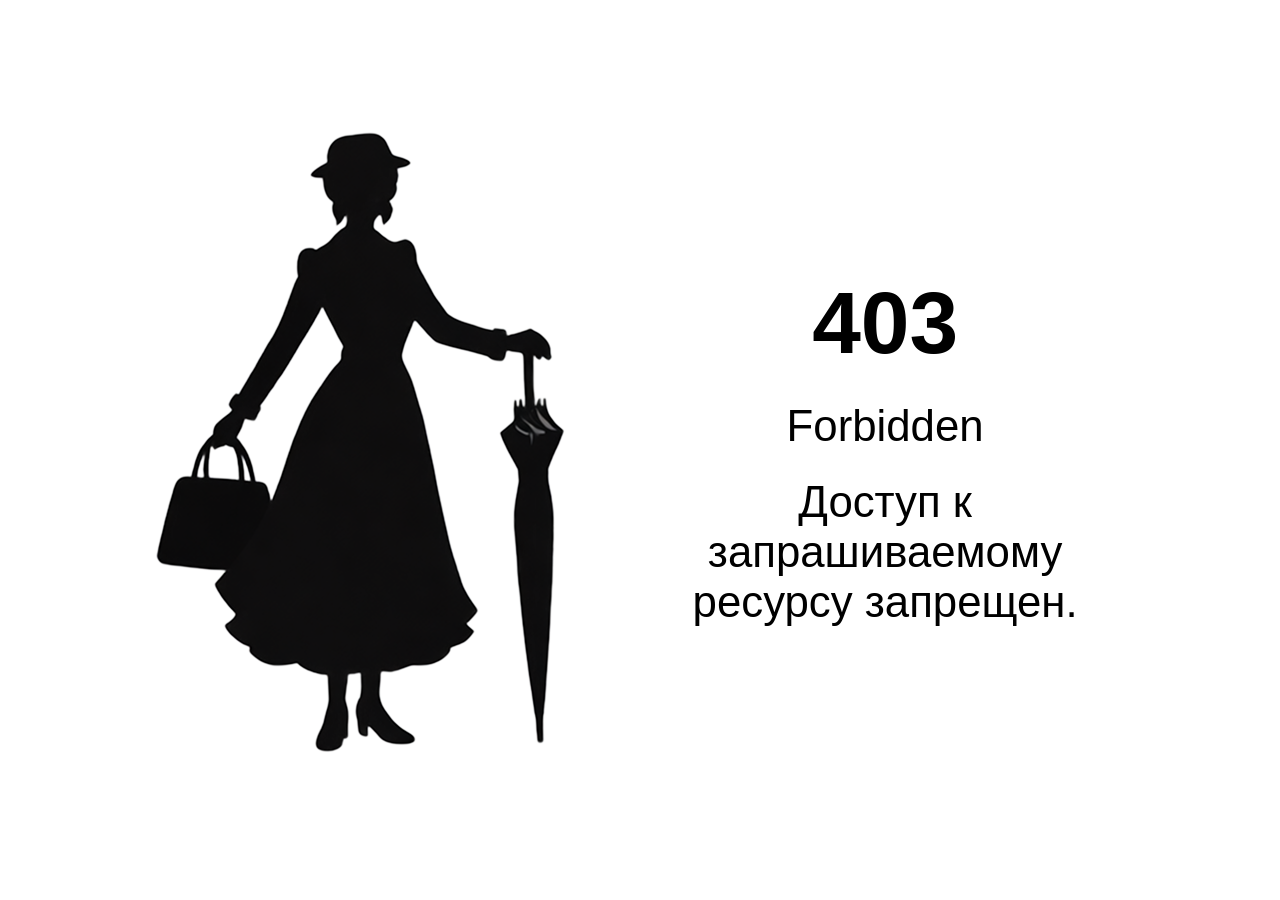
==== 403-error.html @ 94629dc1 "add: adaptive" ====
<!DOCTYPE html>
<html lang="ru">
<head>
    <meta charset="UTF-8">
    <title>Мерри Поппинс</title>
    <link rel="stylesheet" href="assets/css/imports.css">
</head>
<body>
    <section class="error">
        <img src="assets/images/error-image.png" alt="Картинка ошибки" class="error__image">
        <div class="error__text">
            <h2 class="error__title">403</h2>
            <p>Forbidden</p>
            <p>Доступ к запрашиваемому ресурсу запрещен.</p>
        </div>
    </section>
</body>
</html>
---- assets/css/imports.css ----
@import url("./base/style.css");
@import url("./base/header/header.css");
@import url("./base/footer/footer.css");
@import url("./base/event/event.css");
@import url("./base/offer/offer.css");
@import url("./index/index-imports.css");
@import url("./services/servicers-imports.css");
@import url("./news/news-imports.css");
@import url("./about-us/about-us-imports.css");
@import url("./reviews/reviews-imports.css");
@import url("./error/error-imports.css");
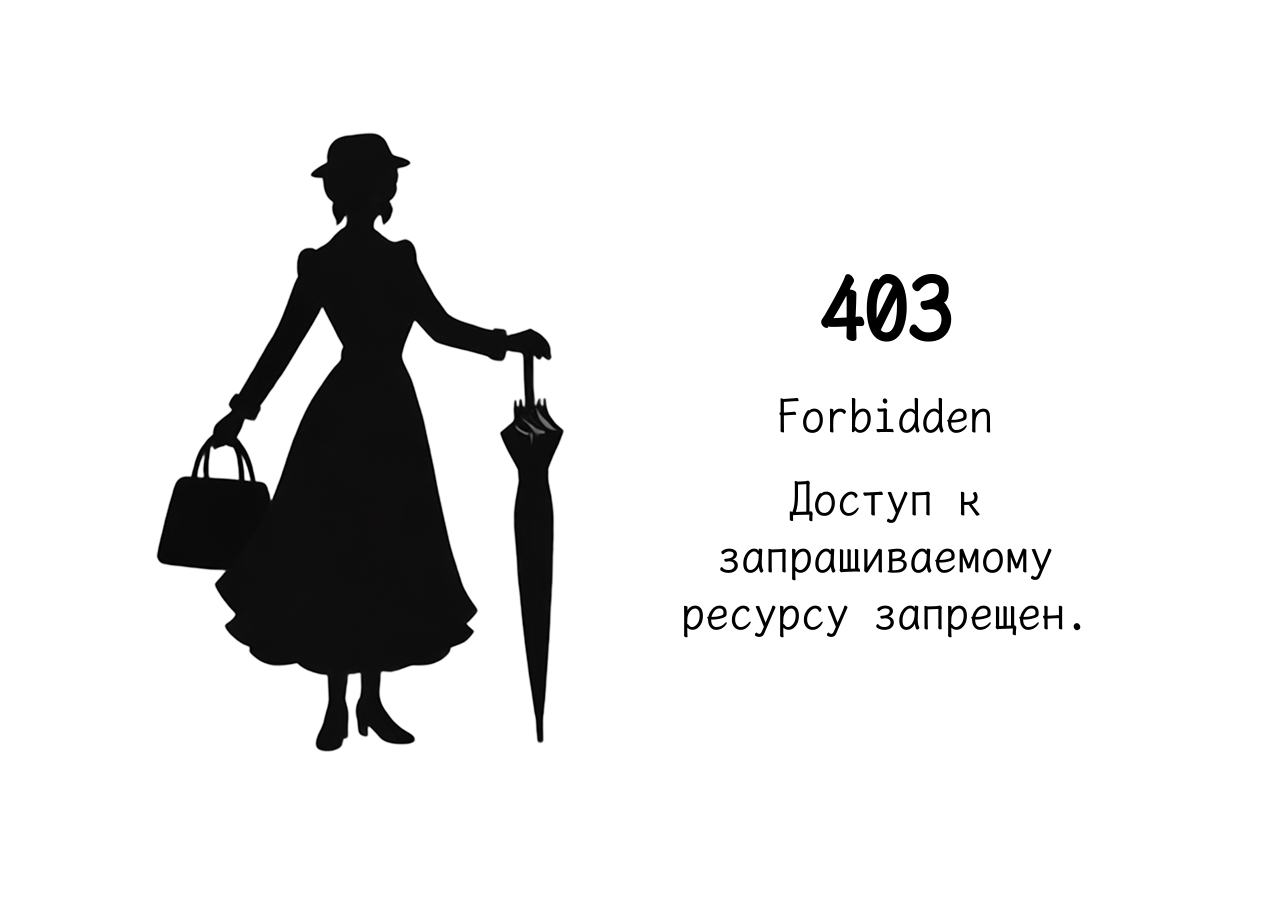
==== commit c9e8ebad: "fix: title" ====
--- a/403-error.html
+++ b/403-error.html
@@ -2,7 +2,7 @@
 <html lang="ru">
 <head>
     <meta charset="UTF-8">
-    <title>Мерри Поппинс</title>
+    <title>Страница не найдена</title>
     <link rel="stylesheet" href="assets/css/imports.css">
 </head>
 <body>
--- a/assets/css/imports.css
+++ b/assets/css/imports.css
@@ -1,11 +1,12 @@
-@import url("./base/style.css");
-@import url("./base/header/header.css");
-@import url("./base/footer/footer.css");
-@import url("./base/event/event.css");
-@import url("./base/offer/offer.css");
-@import url("./index/index-imports.css");
-@import url("./services/servicers-imports.css");
-@import url("./news/news-imports.css");
-@import url("./about-us/about-us-imports.css");
-@import url("./reviews/reviews-imports.css");
-@import url("./error/error-imports.css");+@import url("../fonts/fonts.css");
+@import url("base/index.css");
+@import url("base/header/header.css");
+@import url("base/footer/footer.css");
+@import url("base/event/event.css");
+@import url("base/offer/offer.css");
+@import url("index/index-imports.css");
+@import url("services/services-imports.css");
+@import url("news/news-imports.css");
+@import url("about-us/about-us-imports.css");
+@import url("reviews/reviews-imports.css");
+@import url("error/error-imports.css");
